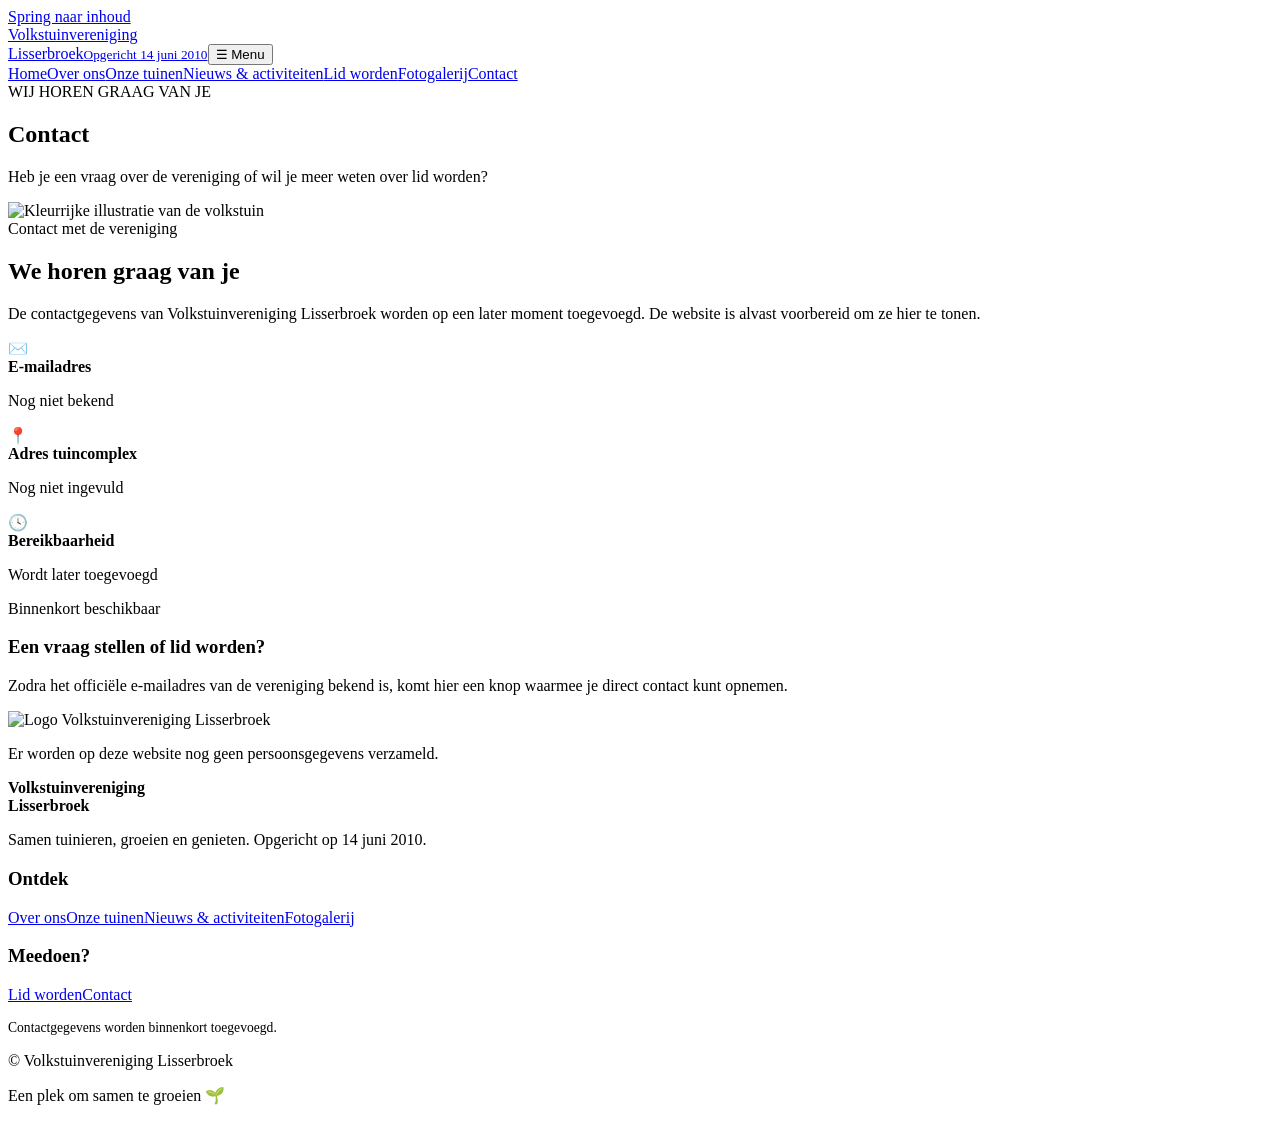
==== contact.html @ 64bfde1e "Voeg pagina contact.html toe" ====
<!DOCTYPE html>
<html lang="nl"><head><meta charset="utf-8"/><meta content="width=device-width,initial-scale=1" name="viewport"/><meta content="#143925" name="theme-color"/><meta content="Volkstuinvereniging Lisserbroek: samen tuinieren, groeien en genieten. Lees over de vereniging, tuinen, nieuws en lid worden." name="description"/><title>Contact | Volkstuinvereniging Lisserbroek</title><link href="assets/logo.webp" rel="icon" type="image/webp"/><link href="css/style.css" rel="stylesheet"/><script defer="" src="js/gegevens.js"></script><script defer="" src="js/main.js"></script></head><body><a class="skip-link" href="#main">Spring naar inhoud</a><header class="site-header"><div class="container nav-shell"><a aria-label="Volkstuinvereniging Lisserbroek, naar home" class="brand" href="index.html"><img alt="" src="assets/logo.webp" onerror="this.onerror=null;this.src='assets/logo.svg'"/><span>Volkstuinvereniging<br/>Lisserbroek<small>Opgericht 14 juni 2010</small></span></a><button aria-controls="primary-nav" aria-expanded="false" class="menu-toggle" type="button">☰ Menu</button><nav aria-label="Hoofdnavigatie" class="nav-links" id="primary-nav"><a href="index.html">Home</a><a href="over-ons.html">Over ons</a><a href="onze-tuinen.html">Onze tuinen</a><a href="nieuws.html">Nieuws &amp; activiteiten</a><a href="lid-worden.html">Lid worden</a><a href="fotogalerij.html">Fotogalerij</a><a aria-current="page" href="contact.html">Contact</a></nav></div></header><main id="main"><section class="page-banner"><div class="container page-banner-grid"><div class="page-banner-copy"><span class="eyebrow">WIJ HOREN GRAAG VAN JE</span><h1>Contact</h1><p>Heb je een vraag over de vereniging of wil je meer weten over lid worden?</p></div><img alt="Kleurrijke illustratie van de volkstuin" class="page-banner-image" src="assets/samen.webp" onerror="this.onerror=null;this.src='assets/samen.svg'"/></div></section><section class="section"><div class="container contact-grid"><div class="contact-info"><span class="eyebrow">Contact met de vereniging</span><h2>We horen graag van je</h2><p>De contactgegevens van Volkstuinvereniging Lisserbroek worden op een later moment toegevoegd. De website is alvast voorbereid om ze hier te tonen.</p><div class="contact-detail"><span aria-hidden="true">✉️</span><div><strong>E-mailadres</strong><p data-contact="email">Nog niet bekend</p></div></div><div class="contact-detail"><span aria-hidden="true">📍</span><div><strong>Adres tuincomplex</strong><p data-contact="adres">Nog niet ingevuld</p></div></div><div class="contact-detail"><span aria-hidden="true">🕓</span><div><strong>Bereikbaarheid</strong><p data-contact="bereikbaarheid">Wordt later toegevoegd</p></div></div></div><div class="contact-form contact-later"><span class="eyebrow">Binnenkort beschikbaar</span><h3>Een vraag stellen of lid worden?</h3><p>Zodra het officiële e-mailadres van de vereniging bekend is, komt hier een knop waarmee je direct contact kunt opnemen.</p><a class="btn btn-primary" hidden="" href="#" id="contact-mail-link">Stuur een e-mail →</a><img alt="Logo Volkstuinvereniging Lisserbroek" class="contact-round-logo" loading="lazy" src="assets/logo.webp" onerror="this.onerror=null;this.src='assets/logo.svg'"/><p class="form-note">Er worden op deze website nog geen persoonsgegevens verzameld.</p></div></div></section></main><footer class="site-footer"><div class="container"><div class="footer-grid"><div><div class="footer-brand"><img alt="" src="assets/logo.webp" onerror="this.onerror=null;this.src='assets/logo.svg'"/><strong>Volkstuinvereniging<br/>Lisserbroek</strong></div><p>Samen tuinieren, groeien en genieten. Opgericht op 14 juni 2010.</p></div><div><h3>Ontdek</h3><div class="footer-links"><a href="over-ons.html">Over ons</a><a href="onze-tuinen.html">Onze tuinen</a><a href="nieuws.html">Nieuws &amp; activiteiten</a><a href="fotogalerij.html">Fotogalerij</a></div></div><div><h3>Meedoen?</h3><div class="footer-links"><a href="lid-worden.html">Lid worden</a><a href="contact.html">Contact</a></div><p style="margin-top:16px;font-size:.85rem">Contactgegevens worden binnenkort toegevoegd.</p></div></div><div class="footer-bottom"><p>© Volkstuinvereniging Lisserbroek</p><p>Een plek om samen te groeien 🌱</p></div></div></footer></body></html>
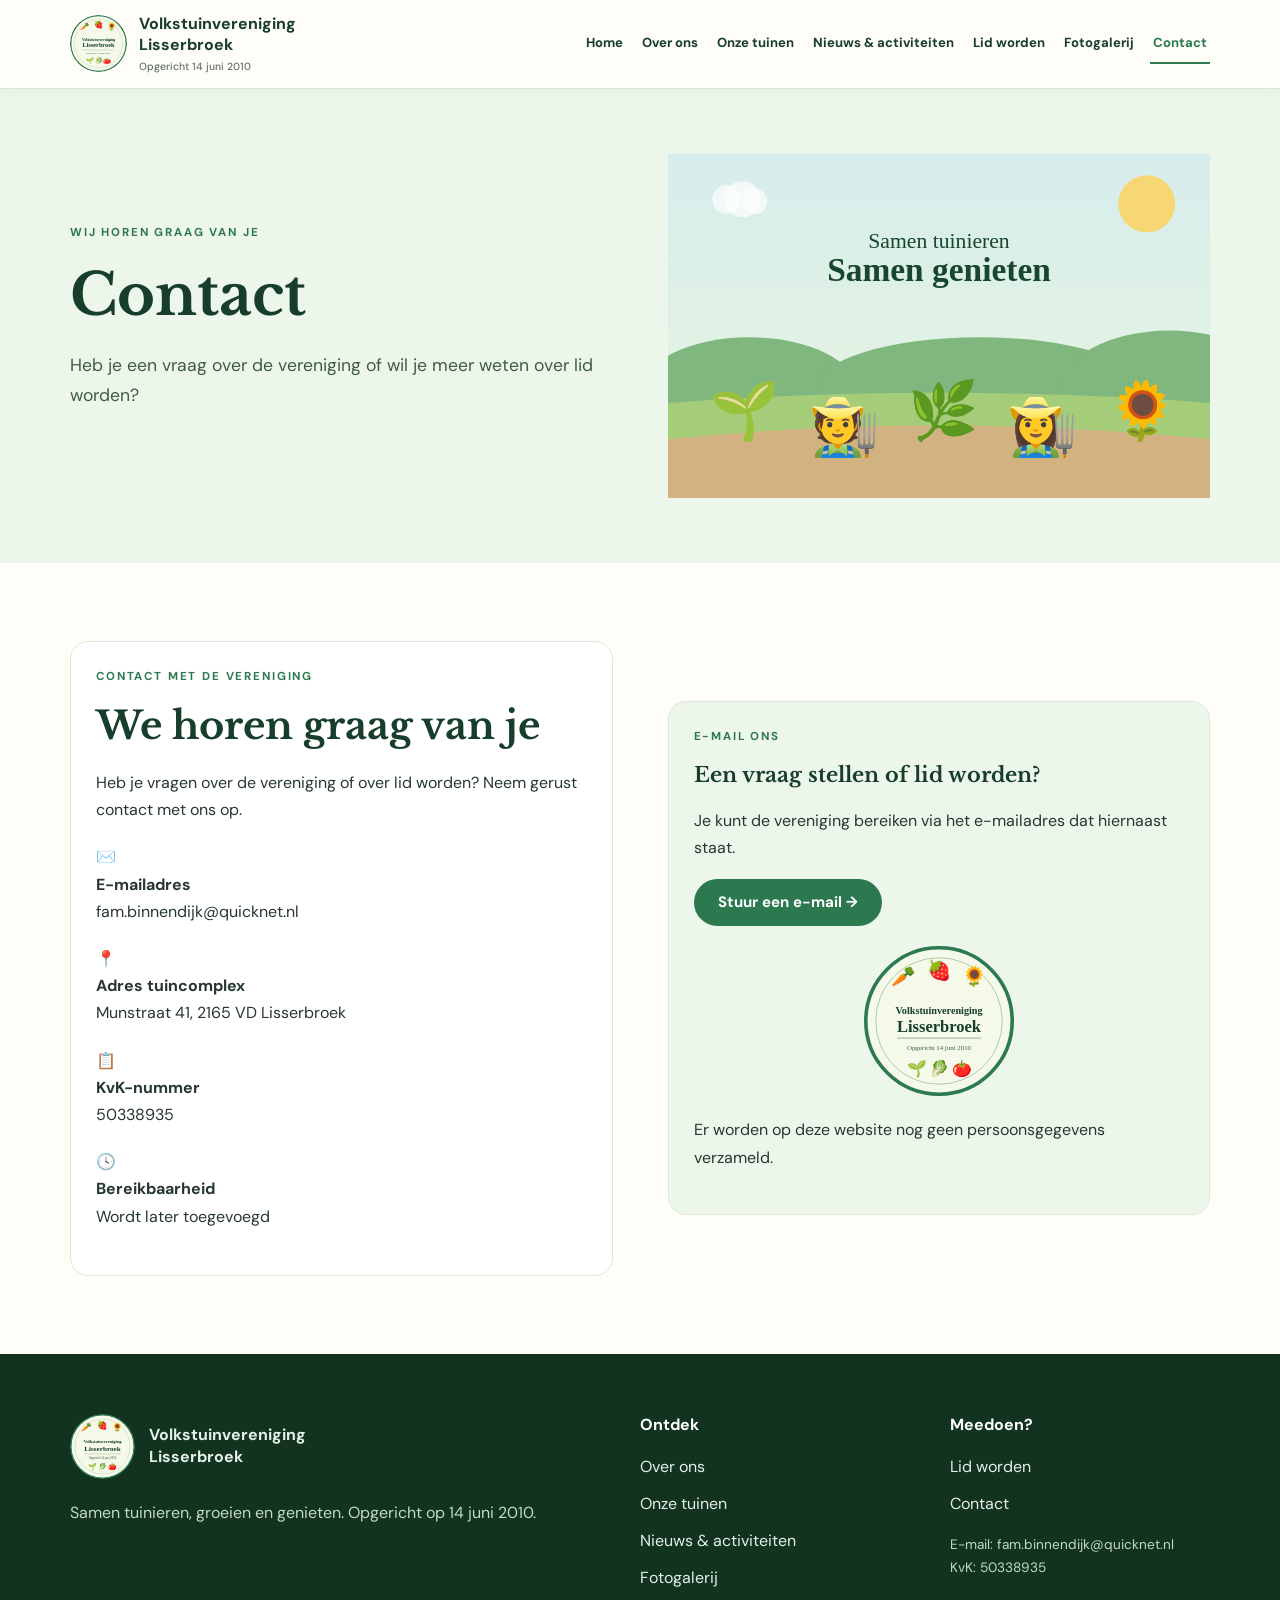
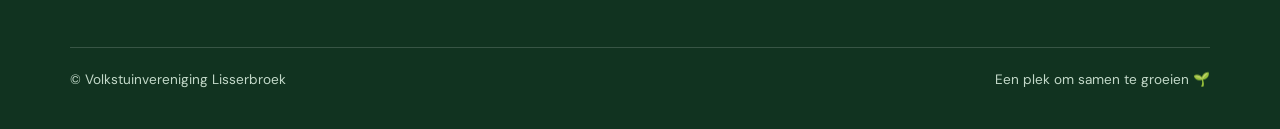
==== commit 1fc769c7: "Toon adres Munstraat 41 op contactpagina" ====
--- a/contact.html
+++ b/contact.html
@@ -1,2 +1,2 @@
 <!DOCTYPE html>
-<html lang="nl"><head><meta charset="utf-8"/><meta content="width=device-width,initial-scale=1" name="viewport"/><meta content="#143925" name="theme-color"/><meta content="Volkstuinvereniging Lisserbroek: samen tuinieren, groeien en genieten. Lees over de vereniging, tuinen, nieuws en lid worden." name="description"/><title>Contact | Volkstuinvereniging Lisserbroek</title><link href="assets/logo.webp" rel="icon" type="image/webp"/><link href="css/style.css" rel="stylesheet"/><script defer="" src="js/gegevens.js"></script><script defer="" src="js/main.js"></script></head><body><a class="skip-link" href="#main">Spring naar inhoud</a><header class="site-header"><div class="container nav-shell"><a aria-label="Volkstuinvereniging Lisserbroek, naar home" class="brand" href="index.html"><img alt="" src="assets/logo.webp" onerror="this.onerror=null;this.src='assets/logo.svg'"/><span>Volkstuinvereniging<br/>Lisserbroek<small>Opgericht 14 juni 2010</small></span></a><button aria-controls="primary-nav" aria-expanded="false" class="menu-toggle" type="button">☰ Menu</button><nav aria-label="Hoofdnavigatie" class="nav-links" id="primary-nav"><a href="index.html">Home</a><a href="over-ons.html">Over ons</a><a href="onze-tuinen.html">Onze tuinen</a><a href="nieuws.html">Nieuws &amp; activiteiten</a><a href="lid-worden.html">Lid worden</a><a href="fotogalerij.html">Fotogalerij</a><a aria-current="page" href="contact.html">Contact</a></nav></div></header><main id="main"><section class="page-banner"><div class="container page-banner-grid"><div class="page-banner-copy"><span class="eyebrow">WIJ HOREN GRAAG VAN JE</span><h1>Contact</h1><p>Heb je een vraag over de vereniging of wil je meer weten over lid worden?</p></div><img alt="Kleurrijke illustratie van de volkstuin" class="page-banner-image" src="assets/samen.webp" onerror="this.onerror=null;this.src='assets/samen.svg'"/></div></section><section class="section"><div class="container contact-grid"><div class="contact-info"><span class="eyebrow">Contact met de vereniging</span><h2>We horen graag van je</h2><p>De contactgegevens van Volkstuinvereniging Lisserbroek worden op een later moment toegevoegd. De website is alvast voorbereid om ze hier te tonen.</p><div class="contact-detail"><span aria-hidden="true">✉️</span><div><strong>E-mailadres</strong><p data-contact="email">Nog niet bekend</p></div></div><div class="contact-detail"><span aria-hidden="true">📍</span><div><strong>Adres tuincomplex</strong><p data-contact="adres">Nog niet ingevuld</p></div></div><div class="contact-detail"><span aria-hidden="true">🕓</span><div><strong>Bereikbaarheid</strong><p data-contact="bereikbaarheid">Wordt later toegevoegd</p></div></div></div><div class="contact-form contact-later"><span class="eyebrow">Binnenkort beschikbaar</span><h3>Een vraag stellen of lid worden?</h3><p>Zodra het officiële e-mailadres van de vereniging bekend is, komt hier een knop waarmee je direct contact kunt opnemen.</p><a class="btn btn-primary" hidden="" href="#" id="contact-mail-link">Stuur een e-mail →</a><img alt="Logo Volkstuinvereniging Lisserbroek" class="contact-round-logo" loading="lazy" src="assets/logo.webp" onerror="this.onerror=null;this.src='assets/logo.svg'"/><p class="form-note">Er worden op deze website nog geen persoonsgegevens verzameld.</p></div></div></section></main><footer class="site-footer"><div class="container"><div class="footer-grid"><div><div class="footer-brand"><img alt="" src="assets/logo.webp" onerror="this.onerror=null;this.src='assets/logo.svg'"/><strong>Volkstuinvereniging<br/>Lisserbroek</strong></div><p>Samen tuinieren, groeien en genieten. Opgericht op 14 juni 2010.</p></div><div><h3>Ontdek</h3><div class="footer-links"><a href="over-ons.html">Over ons</a><a href="onze-tuinen.html">Onze tuinen</a><a href="nieuws.html">Nieuws &amp; activiteiten</a><a href="fotogalerij.html">Fotogalerij</a></div></div><div><h3>Meedoen?</h3><div class="footer-links"><a href="lid-worden.html">Lid worden</a><a href="contact.html">Contact</a></div><p style="margin-top:16px;font-size:.85rem">Contactgegevens worden binnenkort toegevoegd.</p></div></div><div class="footer-bottom"><p>© Volkstuinvereniging Lisserbroek</p><p>Een plek om samen te groeien 🌱</p></div></div></footer></body></html>+<html lang="nl"><head><meta charset="utf-8"/><meta content="width=device-width,initial-scale=1" name="viewport"/><meta content="#143925" name="theme-color"/><meta content="Volkstuinvereniging Lisserbroek: samen tuinieren, groeien en genieten. Lees over de vereniging, tuinen, nieuws en lid worden." name="description"/><title>Contact | Volkstuinvereniging Lisserbroek</title><link href="assets/logo.webp" rel="icon" type="image/webp"/><link href="css/style.css" rel="stylesheet"/><script defer="" src="js/gegevens.js"></script><script defer="" src="js/main.js"></script></head><body><a class="skip-link" href="#main">Spring naar inhoud</a><header class="site-header"><div class="container nav-shell"><a aria-label="Volkstuinvereniging Lisserbroek, naar home" class="brand" href="index.html"><img alt="" src="assets/logo.webp" onerror="this.onerror=null;this.src='assets/logo.svg'"/><span>Volkstuinvereniging<br/>Lisserbroek<small>Opgericht 14 juni 2010</small></span></a><button aria-controls="primary-nav" aria-expanded="false" class="menu-toggle" type="button">☰ Menu</button><nav aria-label="Hoofdnavigatie" class="nav-links" id="primary-nav"><a href="index.html">Home</a><a href="over-ons.html">Over ons</a><a href="onze-tuinen.html">Onze tuinen</a><a href="nieuws.html">Nieuws &amp; activiteiten</a><a href="lid-worden.html">Lid worden</a><a href="fotogalerij.html">Fotogalerij</a><a aria-current="page" href="contact.html">Contact</a></nav></div></header><main id="main"><section class="page-banner"><div class="container page-banner-grid"><div class="page-banner-copy"><span class="eyebrow">WIJ HOREN GRAAG VAN JE</span><h1>Contact</h1><p>Heb je een vraag over de vereniging of wil je meer weten over lid worden?</p></div><img alt="Kleurrijke illustratie van de volkstuin" class="page-banner-image" src="assets/samen.webp" onerror="this.onerror=null;this.src='assets/samen.svg'"/></div></section><section class="section"><div class="container contact-grid"><div class="contact-info"><span class="eyebrow">Contact met de vereniging</span><h2>We horen graag van je</h2><p>Heb je vragen over de vereniging of over lid worden? Neem gerust contact met ons op.</p><div class="contact-detail"><span aria-hidden="true">✉️</span><div><strong>E-mailadres</strong><p data-contact="email">fam.binnendijk@quicknet.nl</p></div></div><div class="contact-detail"><span aria-hidden="true">📍</span><div><strong>Adres tuincomplex</strong><p data-contact="adres">Munstraat 41, 2165 VD Lisserbroek</p></div></div><div class="contact-detail"><span aria-hidden="true">📋</span><div><strong>KvK-nummer</strong><p>50338935</p></div></div><div class="contact-detail"><span aria-hidden="true">🕓</span><div><strong>Bereikbaarheid</strong><p data-contact="bereikbaarheid">Wordt later toegevoegd</p></div></div></div><div class="contact-form contact-later"><span class="eyebrow">E-mail ons</span><h3>Een vraag stellen of lid worden?</h3><p>Stuur ons gerust een e-mail.</p><a class="btn btn-primary" href="mailto:fam.binnendijk@quicknet.nl" id="contact-mail-link">Stuur een e-mail →</a><img alt="Logo Volkstuinvereniging Lisserbroek" class="contact-round-logo" loading="lazy" src="assets/logo.webp" onerror="this.onerror=null;this.src='assets/logo.svg'"/><p class="form-note">Er worden op deze website nog geen persoonsgegevens verzameld.</p></div></div></section></main><footer class="site-footer"><div class="container"><div class="footer-grid"><div><div class="footer-brand"><img alt="" src="assets/logo.webp" onerror="this.onerror=null;this.src='assets/logo.svg'"/><strong>Volkstuinvereniging<br/>Lisserbroek</strong></div><p>Samen tuinieren, groeien en genieten. Opgericht op 14 juni 2010.</p></div><div><h3>Ontdek</h3><div class="footer-links"><a href="over-ons.html">Over ons</a><a href="onze-tuinen.html">Onze tuinen</a><a href="nieuws.html">Nieuws &amp; activiteiten</a><a href="fotogalerij.html">Fotogalerij</a></div></div><div><h3>Meedoen?</h3><div class="footer-links"><a href="lid-worden.html">Lid worden</a><a href="contact.html">Contact</a></div><p style="margin-top:16px;font-size:.85rem">E-mail: fam.binnendijk@quicknet.nl<br/>KvK: 50338935</p></div></div><div class="footer-bottom"><p>© Volkstuinvereniging Lisserbroek</p><p>Een plek om samen te groeien 🌱</p></div></div></footer></body></html>
--- a/css/style.css
+++ b/css/style.css
@@ -0,0 +1,38 @@
+@import url('https://fonts.googleapis.com/css2?family=DM+Sans:wght@400;500;600;700&family=Libre+Baskerville:wght@400;700&display=swap');
+:root{--dark:#173d2b;--green:#2c7950;--pale:#edf6eb;--cream:#fffdf7;--ink:#27382e;--muted:#617368;--line:#dce7d9}*{box-sizing:border-box}html{scroll-behavior:smooth}body{margin:0;font-family:'DM Sans',Arial,sans-serif;background:var(--cream);color:var(--ink);line-height:1.7}h1,h2,h3{font-family:'Libre Baskerville',Georgia,serif;color:var(--dark);line-height:1.3;margin:0 0 18px}h1{font-size:clamp(2.15rem,4.5vw,4.1rem)}h2{font-size:clamp(1.65rem,3vw,2.65rem)}h3{font-size:1.3rem}p{margin:0 0 18px}a{color:var(--green)}img{max-width:100%;display:block}.container{width:min(1140px,calc(100% - 40px));margin:auto}.skip-link{position:absolute;left:-999px;top:4px;background:white;padding:10px;z-index:9}.skip-link:focus{left:10px}.visually-hidden{position:absolute;width:1px;height:1px;overflow:hidden;clip:rect(0,0,0,0)}.site-header{position:sticky;top:0;z-index:10;background:rgba(255,253,247,.97);border-bottom:1px solid var(--line);box-shadow:0 3px 15px #15362109}.nav-shell{min-height:88px;display:flex;align-items:center;gap:22px;justify-content:space-between}.brand{text-decoration:none;display:flex;align-items:center;gap:12px;color:var(--dark);font-weight:700;line-height:1.3;font-size:1rem;flex-shrink:0}.brand img{width:57px;height:57px;object-fit:contain;border-radius:50%}.brand small{font-size:.65rem;display:block;color:var(--muted);font-weight:500;margin-top:4px}.nav-links{display:flex;align-items:center;gap:13px;flex-wrap:wrap}.nav-links a{color:var(--dark);font-size:.82rem;font-weight:700;text-decoration:none;padding:8px 3px;border-bottom:2px solid transparent}.nav-links a:hover,.nav-links a[aria-current]{color:var(--green);border-color:var(--green)}.menu-toggle{display:none;background:var(--dark);color:white;border:0;border-radius:9px;padding:10px 15px;font:inherit}.hero-clean{background:#edf5e6}.hero-banner-image{width:100%;height:auto;max-height:650px;object-fit:cover}.hero-quicklinks{padding:23px 0;background:#f3f8ec;border-bottom:1px solid var(--line)}.hero-quicklinks-inner{display:flex;align-items:center;justify-content:space-between;gap:24px}.hero-quicklinks p{margin:0;font-weight:600;color:var(--dark)}.actions{display:flex;gap:12px;flex-wrap:wrap}.btn{display:inline-flex;align-items:center;justify-content:center;border-radius:999px;padding:12px 23px;text-decoration:none;font-weight:700;font-size:.94rem;line-height:1.4;transition:transform .2s,background .2s;border:1px solid transparent}.btn:hover{transform:translateY(-2px)}.btn-primary{background:var(--green);color:white}.btn-primary:hover{background:#215d3c}.btn-quiet{background:white;color:var(--dark);border-color:var(--line)}.btn-light{background:white;color:var(--dark)}.section{padding:78px 0}.section-soft{background:var(--pale)}.intro-grid,.page-banner-grid,.contact-grid{display:grid;grid-template-columns:1fr 1fr;align-items:center;gap:55px}.intro-grid em{color:var(--green);font-style:normal}.eyebrow{display:block;text-transform:uppercase;font-size:.72rem;letter-spacing:.16em;font-weight:700;color:var(--green);margin-bottom:15px}.eyebrow.light{color:#cfebbf}.image-wrap img,.page-banner-image img{width:100%;height:auto;border-radius:25px;object-fit:cover}.framed{border-radius:27px;background:#e6f2d8;padding:10px}.section-heading{display:flex;align-items:end;justify-content:space-between;gap:30px;margin-bottom:35px}.section-heading>p{max-width:360px;color:var(--muted)}.cards-3,.value-grid,.gallery-grid{display:grid;grid-template-columns:repeat(3,1fr);gap:23px}.feature-card{background:white;border-radius:20px;overflow:hidden;box-shadow:0 8px 30px #193f2612;border:1px solid var(--line)}.feature-image img{width:100%;height:220px;object-fit:cover}.feature-card-body{padding:25px}.feature-card-body p{color:var(--muted)}.text-link{font-weight:700;text-decoration:none}.cta-banner{background:var(--dark);color:white;border-radius:30px;padding:48px 55px;display:flex;align-items:center;gap:45px;justify-content:space-between;overflow:hidden}.cta-banner h2{color:white}.cta-banner>img{width:210px;height:210px;object-fit:contain;border-radius:50%;background:white}.site-footer{background:#113320;color:#e5f1e7;padding:60px 0 20px}.site-footer p{color:#c3d9c9}.footer-grid{display:grid;grid-template-columns:2fr 1fr 1fr;gap:50px}.footer-brand{display:flex;align-items:center;gap:14px;line-height:1.4;margin-bottom:20px}.footer-brand img{width:65px;height:65px;border-radius:50%}.site-footer h3{font:700 1rem 'DM Sans',sans-serif;color:white}.footer-links{display:grid;gap:10px}.footer-links a{color:#e5f1e7;text-decoration:none}.footer-links a:hover{text-decoration:underline}.footer-bottom{border-top:1px solid #ffffff2a;margin-top:50px;padding-top:20px;display:flex;justify-content:space-between;font-size:.85rem}.page-banner{background:var(--pale);padding:65px 0}.page-banner-copy p{font-size:1.1rem;color:#405b49}.page-banner-image img{max-height:350px}.slim{max-width:860px;margin:auto}.steps{display:grid;gap:23px}.step,.faq,.notice,.note,.value-grid>*,.contact-info,.contact-form,.contact-later{background:white;border:1px solid var(--line);border-radius:18px;padding:25px}.step{display:flex;align-items:start;gap:24px}.step h3{margin-top:0}.value-icon{font-size:2rem}.gallery-grid{gap:20px}.gallery-item{border:0;border-radius:17px;overflow:hidden;padding:0;cursor:pointer;background:white;box-shadow:0 8px 20px #12371d16}.gallery-item img{width:100%;height:240px;object-fit:cover}.gallery-item span{display:block;padding:12px;font-weight:700}.contact-detail{margin:20px 0}.contact-detail strong{display:block}.contact-round-logo{width:150px;margin:20px auto}input,textarea{font:inherit;border:1px solid #b9cbbd;border-radius:9px;padding:11px;width:100%;margin:6px 0 17px}label{font-weight:700}button{cursor:pointer}.contact-later{background:var(--pale)}.notice{background:#edf7e8}.split-cta{display:flex;align-items:center;justify-content:space-between;gap:22px;background:var(--pale);border-radius:22px;padding:35px}dialog{border:0;border-radius:18px;max-width:min(90vw,900px);box-shadow:0 20px 60px #0005}dialog::backdrop{background:#001b10c9}dialog img{max-height:75vh;width:auto;margin:auto}@media(max-width:1020px){.nav-shell{flex-wrap:wrap}.menu-toggle{display:block;margin-left:auto}.nav-links{display:none;flex-basis:100%;padding-bottom:18px;flex-direction:column;align-items:stretch;gap:1px}.nav-links.open{display:flex}.nav-links a{padding:10px}.hero-quicklinks-inner,.section-heading{align-items:start;flex-direction:column}.cards-3,.value-grid,.gallery-grid{grid-template-columns:repeat(2,1fr)}}@media(max-width:700px){.container{width:min(100% - 28px,1140px)}.section{padding:45px 0}.intro-grid,.page-banner-grid,.contact-grid{grid-template-columns:1fr;gap:25px}.cards-3,.value-grid,.gallery-grid{grid-template-columns:1fr}.hero-banner-image{max-height:none}.cta-banner{padding:30px;flex-direction:column;text-align:center}.cta-banner>img{width:145px;height:145px}.footer-grid{grid-template-columns:1fr;gap:25px}.footer-bottom{flex-direction:column;gap:8px}.page-banner{padding:40px 0}.brand{font-size:.86rem}.brand img{height:48px;width:48px}.split-cta{flex-direction:column;align-items:start}}
+
+/* Homepage 2026: volwassen, rustig en toch speels, met warme groene huisstijl. */
+.home-hero{background:#f4f5ef;border-bottom:1px solid #e4e8df;overflow:hidden}
+.home-hero-grid{display:grid;grid-template-columns:minmax(320px,.8fr) minmax(0,1.2fr);align-items:center;gap:38px;min-height:610px;padding-top:44px;padding-bottom:44px}
+.home-hero-copy{position:relative;z-index:1;padding:34px 0}
+.home-hero-copy .eyebrow{letter-spacing:.13em;color:#59735a}
+.home-hero-copy h1{font-size:clamp(2.7rem,5.5vw,5.35rem);font-weight:400;letter-spacing:-.055em;line-height:1.12;margin:22px 0 25px;max-width:650px}
+.home-hero-copy h1 em{font-style:italic;color:#477e55}
+.home-hero-copy p{color:#4e5f52;font-size:1.13rem;line-height:1.8;max-width:500px;margin-bottom:30px}
+.home-hero-visual{margin-right:calc((min(1140px,100vw - 40px) - 100vw)/2);background:#dce8d4;border-radius:26px 0 0 26px;overflow:hidden;box-shadow:0 16px 50px #28472b12}
+.home-hero-visual img{width:100%;min-height:490px;height:560px;object-fit:cover;object-position:center;display:block}
+.home-intro{background:#fffdf8}
+.home-intro-wrap{display:grid;grid-template-columns:1.1fr .9fr;gap:90px;align-items:start}
+.home-intro h2{font-weight:400;letter-spacing:-.025em}
+.home-intro h2 em{font-style:italic;color:#477e55}
+.home-intro-wrap>div:last-child{padding-top:30px}
+.home-intro-wrap>div:last-child p{font-size:1.1rem;color:#4e6153}
+.home-discover{background:#f0f3eb}
+.home-section-heading{text-align:center;max-width:680px;margin:0 auto 38px}
+.home-section-heading h2{font-weight:400;letter-spacing:-.025em}
+.home-section-heading p{color:#65756b}
+.home-card-grid{display:grid;grid-template-columns:repeat(3,minmax(0,1fr));gap:20px}
+.home-card{position:relative;display:flex;flex-direction:column;background:#fffdf8;text-decoration:none;color:#27382e;border:1px solid #dfe9da;border-radius:17px;padding:30px;min-height:315px;transition:transform .2s ease,border-color .2s ease}
+.home-card:hover{transform:translateY(-4px);border-color:#8ba98e}
+.home-card-number{color:#59745a;font-size:.79rem;letter-spacing:.09em;font-weight:700;text-transform:uppercase}
+.home-card h3{font-weight:400;letter-spacing:-.02em;margin-top:25px;margin-bottom:12px}
+.home-card p{font-size:.98rem;color:#65746a;max-width:290px}
+.home-card-arrow{position:absolute;bottom:23px;right:27px;font-size:1.6rem;color:#477e55}
+.home-card-icon{display:block;margin-top:30px;width:49px;height:49px;border:2px solid #588b61;border-radius:50%;position:relative;background:#eff5e9}
+.home-icon-leaf:before{content:"";position:absolute;width:19px;height:28px;border-radius:90% 5% 90% 5%;background:#5b9465;left:16px;top:7px;transform:rotate(-15deg)}
+.home-icon-people:before{content:"";position:absolute;width:12px;height:12px;border-radius:50%;background:#5b9465;left:10px;top:9px;box-shadow:15px 0 #5b9465}
+.home-icon-people:after{content:"";position:absolute;width:28px;height:11px;border-radius:14px 14px 5px 5px;background:#5b9465;left:9px;top:24px}
+.home-icon-sun:before{content:"";position:absolute;width:23px;height:23px;border:3px solid #5b9465;border-radius:50%;left:11px;top:11px}
+.home-hero .actions .btn{font-size:.88rem}
+@media(max-width:950px){.home-hero-grid{grid-template-columns:1fr;gap:22px;padding-top:35px;padding-bottom:35px}.home-hero-copy{padding:0}.home-hero-copy h1{max-width:800px}.home-hero-visual{margin:0;border-radius:22px}.home-hero-visual img{height:auto;min-height:0;max-height:440px}.home-intro-wrap{gap:40px}.home-card-grid{gap:14px}.home-card{padding:22px;min-height:330px}}
+@media(max-width:700px){.home-hero-copy h1{font-size:clamp(2.65rem,12vw,4.1rem)}.home-hero-copy p{font-size:1rem}.home-hero-visual img{max-height:300px}.home-intro-wrap,.home-card-grid{grid-template-columns:1fr;gap:22px}.home-intro-wrap>div:last-child{padding-top:0}.home-card{min-height:260px}}
